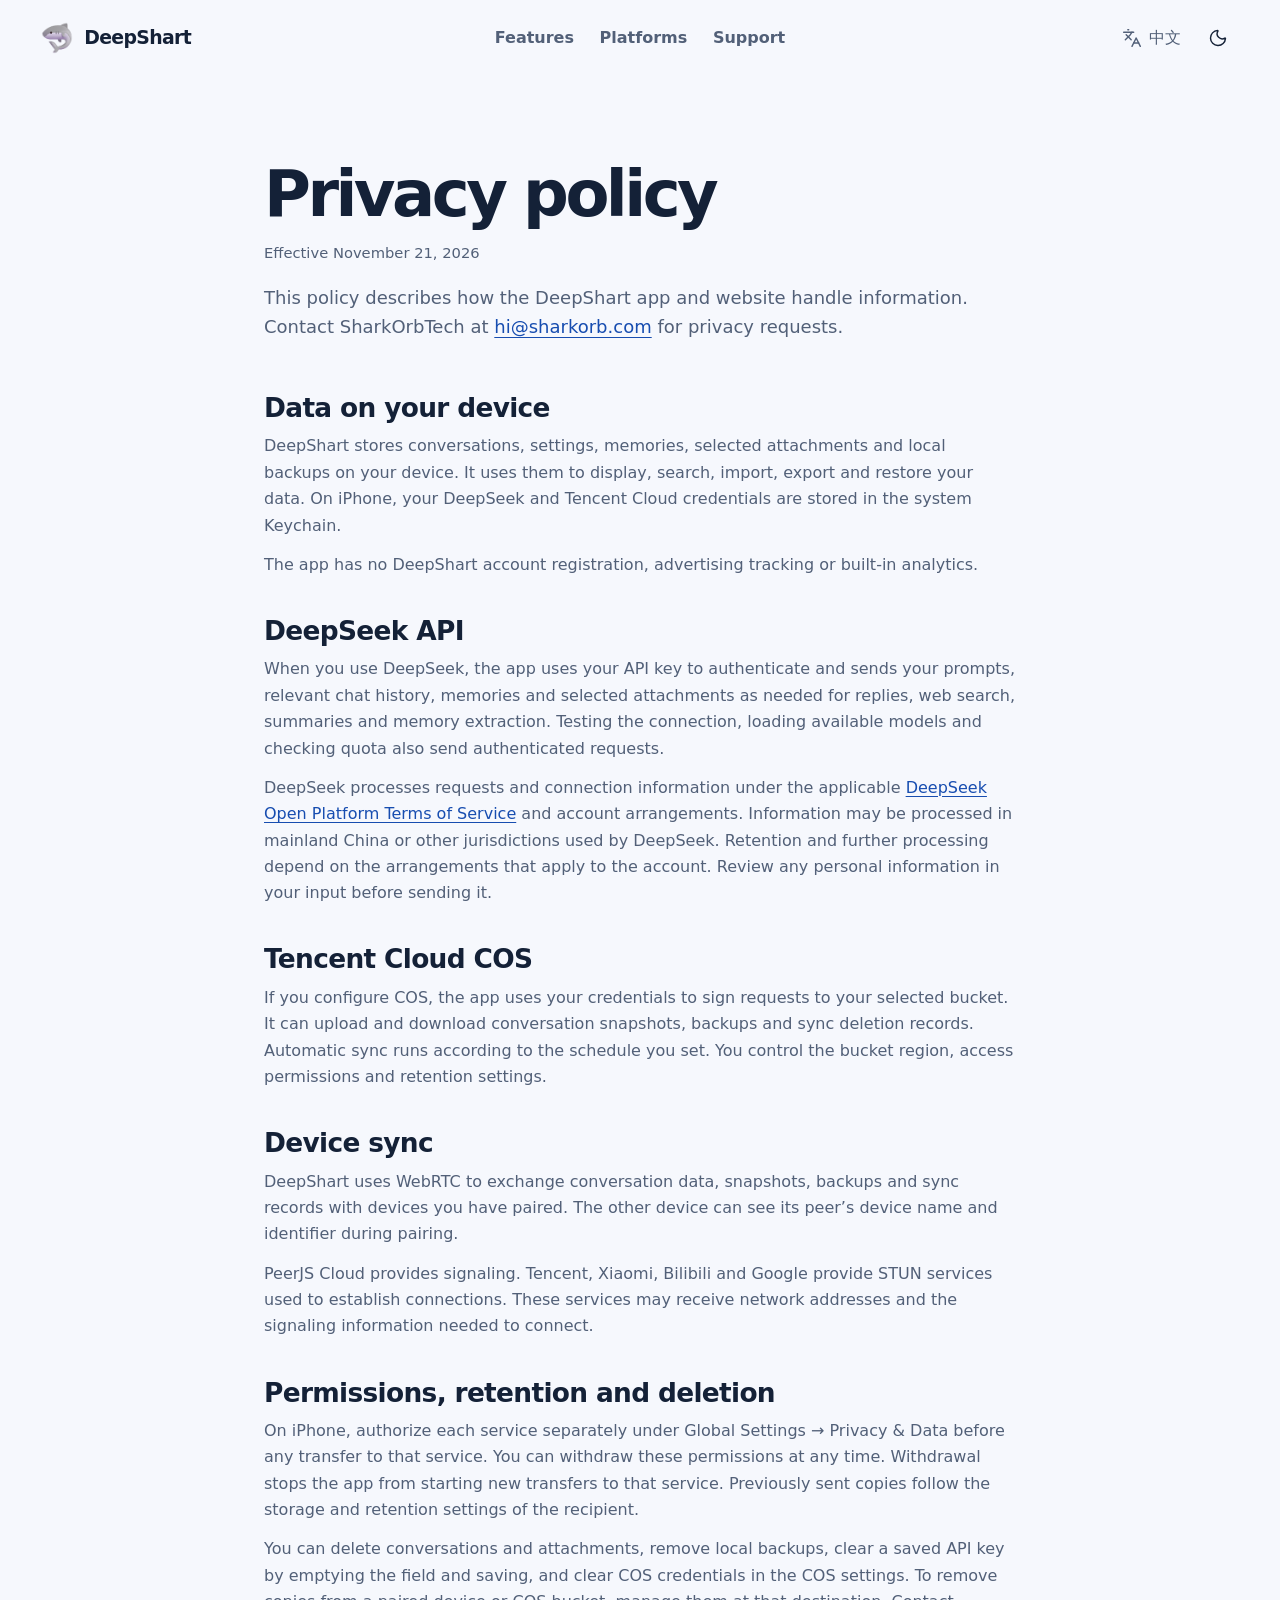
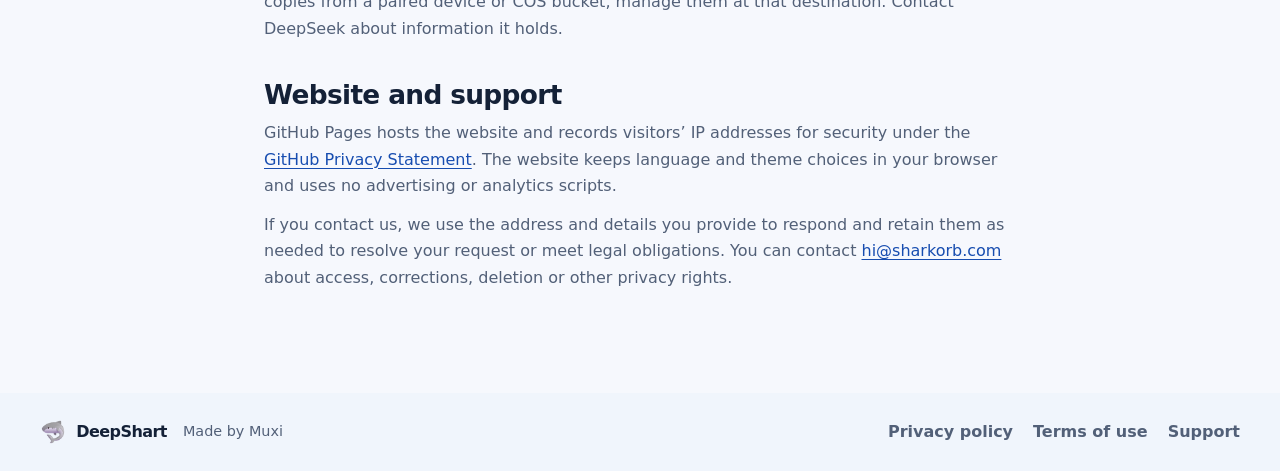
==== docs/privacy/index.html @ 2c73521f "Build bilingual DeepShart website" ====
<!doctype html>
<html lang="en" data-language="en" data-alternate="../zh/privacy/" data-auto-language>
<head>
  <meta charset="utf-8">
  <meta name="viewport" content="width=device-width, initial-scale=1">
  <meta name="color-scheme" content="light dark">
  <meta name="description" content="This policy describes how the DeepShart app and website handle information. Contact SharkOrbTech at hi@sharkorb.com for privacy requests.">
  <title>Privacy policy | DeepShart</title>
  <link rel="canonical" href="https://deepshart.lol/privacy/">
  <link rel="alternate" hreflang="en" href="https://deepshart.lol/privacy/">
  <link rel="alternate" hreflang="zh-Hans" href="https://deepshart.lol/zh/privacy/">
  <link rel="alternate" hreflang="x-default" href="https://deepshart.lol/privacy/">
  <meta property="og:type" content="website">
  <meta property="og:title" content="Privacy policy | DeepShart">
  <meta property="og:description" content="This policy describes how the DeepShart app and website handle information. Contact SharkOrbTech at hi@sharkorb.com for privacy requests.">
  <meta property="og:url" content="https://deepshart.lol/privacy/">
  <meta property="og:image" content="https://deepshart.lol/assets/desktop.webp">
  <link rel="icon" type="image/png" href="../assets/shark.png">
  <script src="../assets/preferences.js"></script>
  <link rel="stylesheet" href="../assets/site.css">
</head>
<body>
  <a class="skip" href="#main">Skip to content</a>
  <header class="top">
    <div class="wrap header-inner">
      <a class="brand" href="../">
        <img src="../assets/shark.png" width="34" height="34" alt="">
        <span>DeepShart</span>
      </a>
      <nav class="main-nav" aria-label="Main navigation">
        <a href="../#features">Features</a>
        <a href="../#platforms">Platforms</a>
        <a href="../support/">Support</a>
      </nav>
      <div class="preferences">
        <a class="language" data-set-language="zh" href="../zh/privacy/" lang="zh-Hans">
          <svg class="icon " aria-hidden="true" focusable="false"><use href="../assets/icons.svg#languages"></use></svg> <span>中文</span>
        </a>
        <button class="theme" type="button" data-theme-toggle data-light="Switch to light mode" data-dark="Switch to dark mode" aria-label="Switch to dark mode" hidden>
          <svg class="icon day" aria-hidden="true" focusable="false"><use href="../assets/icons.svg#moon"></use></svg><svg class="icon night" aria-hidden="true" focusable="false"><use href="../assets/icons.svg#sun"></use></svg>
        </button>
      </div>
    </div>
  </header>
  <main class="wrap document" id="main">
    <article class="prose">
      <header class="document-heading">
        <h1>Privacy policy</h1>
        <p class="effective-date">Effective November 21, 2026</p>
        <p class="intro">This policy describes how the DeepShart app and website handle information. Contact SharkOrbTech at <a href="mailto:hi@sharkorb.com">hi@sharkorb.com</a> for privacy requests.</p>
      </header>
      <section>
        <h2>Data on your device</h2>
        <p>DeepShart stores conversations, settings, memories, selected attachments and local backups on your device. It uses them to display, search, import, export and restore your data. On iPhone, your DeepSeek and Tencent Cloud credentials are stored in the system Keychain.</p><p>The app has no DeepShart account registration, advertising tracking or built-in analytics.</p>
      </section><section>
        <h2>DeepSeek API</h2>
        <p>When you use DeepSeek, the app uses your API key to authenticate and sends your prompts, relevant chat history, memories and selected attachments as needed for replies, web search, summaries and memory extraction. Testing the connection, loading available models and checking quota also send authenticated requests.</p><p>DeepSeek processes requests and connection information under the applicable <a href="https://cdn.deepseek.com/policies/en-US/deepseek-open-platform-terms-of-service.html">DeepSeek Open Platform Terms of Service</a> and account arrangements. Information may be processed in mainland China or other jurisdictions used by DeepSeek. Retention and further processing depend on the arrangements that apply to the account. Review any personal information in your input before sending it.</p>
      </section><section>
        <h2>Tencent Cloud COS</h2>
        <p>If you configure COS, the app uses your credentials to sign requests to your selected bucket. It can upload and download conversation snapshots, backups and sync deletion records. Automatic sync runs according to the schedule you set. You control the bucket region, access permissions and retention settings.</p>
      </section><section>
        <h2>Device sync</h2>
        <p>DeepShart uses WebRTC to exchange conversation data, snapshots, backups and sync records with devices you have paired. The other device can see its peer’s device name and identifier during pairing.</p><p>PeerJS Cloud provides signaling. Tencent, Xiaomi, Bilibili and Google provide STUN services used to establish connections. These services may receive network addresses and the signaling information needed to connect.</p>
      </section><section>
        <h2>Permissions, retention and deletion</h2>
        <p>On iPhone, authorize each service separately under Global Settings → Privacy &amp; Data before any transfer to that service. You can withdraw these permissions at any time. Withdrawal stops the app from starting new transfers to that service. Previously sent copies follow the storage and retention settings of the recipient.</p><p>You can delete conversations and attachments, remove local backups, clear a saved API key by emptying the field and saving, and clear COS credentials in the COS settings. To remove copies from a paired device or COS bucket, manage them at that destination. Contact DeepSeek about information it holds.</p>
      </section><section>
        <h2>Website and support</h2>
        <p>GitHub Pages hosts the website and records visitors’ IP addresses for security under the <a href="https://docs.github.com/en/site-policy/privacy-policies/github-general-privacy-statement">GitHub Privacy Statement</a>. The website keeps language and theme choices in your browser and uses no advertising or analytics scripts.</p><p>If you contact us, we use the address and details you provide to respond and retain them as needed to resolve your request or meet legal obligations. You can contact <a href="mailto:hi@sharkorb.com">hi@sharkorb.com</a> about access, corrections, deletion or other privacy rights.</p>
      </section>
    </article>
  </main>
  <footer class="bottom">
    <div class="wrap footer-inner">
      <div class="footer-brand">
        <a class="brand" href="../"><img src="../assets/shark.png" width="26" height="26" alt="">DeepShart</a>
        <span>Made by Muxi</span>
      </div>
      <nav aria-label="Footer navigation">
        <a href="../privacy/" aria-current="page">Privacy policy</a> <a href="../terms/">Terms of use</a> <a href="../support/">Support</a>
      </nav>
    </div>
  </footer>
</body>
</html>
---- docs/assets/site.css ----
:root {
  color-scheme: light;
  --paper: #f6f8fd;
  --surface: #fff;
  --icon-panel: #edf3ff;
  --gradient-a: #dce8ff;
  --gradient-b: #ede0ff;
  --gradient-c: #c7e9f8;
  --card-shadow: #2b4b7820;
  --overlay: #111d33aa;
  --ink: #142137;
  --muted: #526078;
  --line: #dce4f0;
  --accent: #174db0;
  --accent-hover: #123984;
  --on-accent: #fff;
  --panel: #e4edfb;
  --tint: #f0f5fc;
  --frame: #a6bad7;
  --image-shadow: #16385d24;
  --day: block;
  --night: none;
  scroll-behavior: smooth;
}

@media (prefers-color-scheme: dark) {
  :root:not([data-theme="light"]) {
    color-scheme: dark;
    --paper: #111a29;
    --surface: #1c2a40;
    --icon-panel: #283e5e;
    --gradient-a: #203353;
    --gradient-b: #3b2c59;
    --gradient-c: #254962;
    --card-shadow: #070e2250;
    --overlay: #040812cc;
    --ink: #edf3fd;
    --muted: #b2c0d5;
    --line: #2d3d54;
    --accent: #a4c5ff;
    --accent-hover: #c2d8ff;
    --on-accent: #0b234c;
    --panel: #202f4b;
    --tint: #162237;
    --frame: #435578;
    --image-shadow: #03081580;
    --day: none;
    --night: block;
  }
}

:root[data-theme="dark"] {
  color-scheme: dark;
  --paper: #111a29;
  --surface: #1c2a40;
  --icon-panel: #283e5e;
  --gradient-a: #203353;
  --gradient-b: #3b2c59;
  --gradient-c: #254962;
  --card-shadow: #070e2250;
  --overlay: #040812cc;
  --ink: #edf3fd;
  --muted: #b2c0d5;
  --line: #2d3d54;
  --accent: #a4c5ff;
  --accent-hover: #c2d8ff;
  --on-accent: #0b234c;
  --panel: #202f4b;
  --tint: #162237;
  --frame: #435578;
  --image-shadow: #03081580;
  --day: none;
  --night: block;
}

* { box-sizing: border-box; }
[hidden] { display: none !important; }

body {
  margin: 0;
  background: var(--paper);
  color: var(--ink);
  font: 1rem/1.65 -apple-system, BlinkMacSystemFont, "Segoe UI", "PingFang SC", "Microsoft YaHei", system-ui, sans-serif;
  transition: background-color .2s ease, color .2s ease;
}

img { display: block; max-width: 100%; }
a { color: inherit; }
a, button { -webkit-tap-highlight-color: transparent; }
a:focus-visible, button:focus-visible {
  outline: 2px solid var(--accent);
  outline-offset: 4px;
}
button { font: inherit; cursor: pointer; }
h1, h2, h3, p, figure, ul { margin: 0; }
h1, h2, h3 { text-wrap: balance; }
p { color: var(--muted); }

.wrap {
  width: min(100% - 3.5rem, 75rem);
  margin-inline: auto;
}

.icon {
  width: 1.25rem;
  height: 1.25rem;
  flex: none;
  display: inline-block;
  vertical-align: middle;
  fill: none;
  stroke: currentColor;
  stroke-width: 1.7;
  stroke-linecap: round;
  stroke-linejoin: round;
}

.header-inner {
  min-height: 4.75rem;
  display: grid;
  grid-template-columns: 1fr auto 1fr;
  align-items: center;
  gap: 1.5rem;
}

.brand {
  display: inline-flex;
  justify-self: start;
  align-items: center;
  gap: .64rem;
  color: var(--ink);
  font-size: 1.18rem;
  font-weight: 720;
  letter-spacing: -.035em;
  text-decoration: none;
}

.brand img { object-fit: contain; }

.main-nav, .preferences, .footer-inner nav {
  display: flex;
  align-items: center;
  gap: 1.6rem;
}

.preferences { justify-self: end; gap: .6rem; }

.main-nav a, .footer-inner nav a, .language {
  text-decoration: none;
  color: var(--muted);
  font-weight: 550;
  transition: color .18s ease;
}

.main-nav a:hover, .footer-inner nav a:hover, .language:hover, a[aria-current="page"] {
  color: var(--accent);
  text-decoration: underline;
  text-underline-offset: .3em;
}

.language, .theme {
  min-height: 2.75rem;
  display: inline-flex;
  align-items: center;
  justify-content: center;
  gap: .42rem;
}
.language { padding-inline: .36rem; white-space: nowrap; }
.theme {
  width: 2.75rem;
  border: 0;
  border-radius: .45rem;
  background: transparent;
  color: var(--ink);
  transition: background-color .18s ease;
}
.theme:hover { background: var(--tint); }
.theme .icon { transition: transform .18s ease; }
.theme:hover .icon { transform: rotate(-12deg); }
.day { display: var(--day); animation: appear .22s ease; }
.night { display: var(--night); animation: appear .22s ease; }

@keyframes appear { from { opacity: .25; } to { opacity: 1; } }

.skip {
  position: fixed;
  top: .6rem;
  left: .6rem;
  z-index: 5;
  padding: .4rem .7rem;
  background: var(--paper);
  transform: translateY(-150%);
  transition: transform .18s ease;
}
.skip:focus { transform: translateY(0); }

.hero {
  display: grid;
  grid-template-columns: minmax(0, .88fr) minmax(0, 1.2fr);
  gap: clamp(1.8rem, 5vw, 5rem);
  align-items: center;
  padding-block: clamp(3rem, 8vw, 6.5rem);
}

h1 {
  font-size: clamp(2.5rem, 4.9vw, 4.7rem);
  font-weight: 740;
  letter-spacing: -.055em;
  line-height: 1.04;
}

:lang(zh) h1 {
  font-size: clamp(2.25rem, 4.3vw, 4rem);
  letter-spacing: -.043em;
  line-height: 1.17;
}

.hero h1 span { display: block; }
.hero-copy { animation: enter .65s cubic-bezier(.2,.65,.3,1) both; }
.hero h1 span:last-child { color: var(--accent); }
.hero-copy > p {
  max-width: 29rem;
  margin-top: 1.5rem;
  font-size: clamp(1.0625rem, 1.68vw, 1.24rem);
  line-height: 1.6;
  text-wrap: pretty;
}

.hero-links {
  display: flex;
  flex-wrap: wrap;
  gap: .65rem;
  margin-top: 1.85rem;
}

.button {
  display: inline-flex;
  justify-content: center;
  align-items: center;
  min-height: 2.9rem;
  gap: .55rem;
  padding: .55rem 1rem;
  border: 1px solid transparent;
  border-radius: .45rem;
  font-weight: 650;
  text-decoration: none;
  transition: background-color .18s ease, color .18s ease, border-color .18s ease;
}
.primary { background: var(--accent); color: var(--on-accent); }
.primary:hover { background: var(--accent-hover); }
.download-icon { fill: currentColor; stroke: none; width: 1.18rem; height: 1.18rem; }
.secondary { border-color: var(--line); color: var(--ink); }
.secondary:hover { color: var(--accent); border-color: var(--accent); }

.showcase {
  position: relative;
  aspect-ratio: 1.21;
  min-width: 0;
  overflow: hidden;
  border-radius: 1.35rem;
  background: var(--panel) linear-gradient(124deg, var(--gradient-a), var(--gradient-b) 48%, var(--gradient-c));
  background-size: 235% 235%;
  animation: current 11s ease-in-out infinite alternate;
  isolation: isolate;
}
.shot {
  position: absolute;
  padding: 0;
  color: var(--ink);
  overflow: hidden;
  border: 1px solid var(--frame);
  background: var(--paper);
  box-shadow: 0 .6rem 2.1rem var(--image-shadow);
  transition: transform .3s cubic-bezier(.2,.65,.3,1), box-shadow .3s ease;
  animation: enter .65s cubic-bezier(.2,.65,.3,1) backwards;
}
.shot img { width: 100%; height: auto; }
.desktop { top: 11%; left: 6%; width: 84%; border-radius: .65rem; animation-delay: .12s; }
.phone { bottom: 7%; right: 5%; width: 28.5%; border-radius: .95rem; animation-delay: .24s; }
.zoom-icon {
  position: absolute;
  inset: auto .55rem .55rem auto;
  display: grid;
  place-items: center;
  width: 2rem;
  height: 2rem;
  border-radius: .52rem;
  color: var(--accent);
  background: var(--surface);
  opacity: 0;
  transform: translateY(3px);
  transition: opacity .18s ease, transform .18s ease;
}
.shot:focus-visible .zoom-icon, .shot:hover .zoom-icon {
  opacity: 1;
  transform: translateY(0);
}
@media (hover: hover) and (pointer: fine) {
  .shot:hover { transform: translateY(-.3rem); box-shadow: 0 .9rem 2.7rem var(--image-shadow); }
}
@keyframes current {
  from { background-position: 10% 24%; }
  to { background-position: 90% 76%; }
}
@keyframes enter {
  from { opacity: .1; transform: translateY(.75rem); }
  to { opacity: 1; transform: translateY(0); }
}

.preview-dialog {
  width: fit-content;
  max-width: min(calc(100% - 1.5rem), 65rem);
  max-height: calc(100% - 1.5rem);
  padding: 0;
  border: 0;
  border-radius: 1rem;
  background: var(--surface);
  color: var(--ink);
  box-shadow: 0 1.5rem 4rem var(--image-shadow);
}
.preview-dialog[open] { animation: enter .28s cubic-bezier(.2,.65,.3,1); }
.preview-dialog::backdrop { background: var(--overlay); animation: appear .2s ease; }
.preview-content { padding: .8rem; }
.preview-header {
  display: flex;
  justify-content: space-between;
  align-items: center;
  min-width: 13rem;
  margin: 0 .2rem .6rem .4rem;
  gap: 1.25rem;
}
.preview-header h2 { font-size: 1.04rem; letter-spacing: -.015em; }
.preview-close {
  display: grid;
  place-items: center;
  width: 2.4rem;
  height: 2.4rem;
  border: 0;
  border-radius: .65rem;
  color: var(--ink);
  background: var(--icon-panel);
  transition: color .18s ease, background-color .18s ease;
}
.preview-close:hover { color: var(--on-accent); background: var(--accent); }
.preview-content img {
  max-width: 100%;
  max-height: min(75vh, 48rem);
  border-radius: .52rem;
  object-fit: contain;
  margin-inline: auto;
}


.section { padding-block: clamp(3.25rem, 6.2vw, 5.7rem); }

h2 {
  font-size: clamp(1.95rem, 3.6vw, 3.25rem);
  font-weight: 710;
  line-height: 1.12;
  letter-spacing: -.05em;
}

h3 { font-size: 1.16rem; line-height: 1.32; font-weight: 685; }
.feature-list, .sync-list, .platform-list { padding: 0; list-style: none; }
.feature-list {
  display: grid;
  grid-template-columns: repeat(4, minmax(0, 1fr));
  gap: clamp(.85rem, 1.65vw, 1.45rem);
  margin-top: 2.6rem;
}
.feature-list li {
  padding: clamp(1.1rem, 2.2vw, 1.6rem);
  min-width: 0;
  border-radius: 1.15rem;
  background: var(--surface);
  transition: transform .25s ease, box-shadow .25s ease, background-color .2s ease;
}
@media (hover: hover) and (pointer: fine) {
  .feature-list li:hover { transform: translateY(-.2rem); box-shadow: 0 .55rem 1.4rem var(--card-shadow); }
}
.feature-list .icon, .sync-list .icon, .platform-list .icon { color: var(--accent); }
.feature-list .icon {
  width: 2.8rem;
  height: 2.8rem;
  padding: .67rem;
  margin-bottom: .95rem;
  border-radius: .8rem;
  background: var(--icon-panel);
}
.feature-list p, .sync-list p { margin-top: .48rem; line-height: 1.62; }

.tint { background: var(--tint); transition: background-color .2s ease; }
.sync-section {
  display: grid;
  grid-template-columns: minmax(0, .9fr) minmax(0, 1fr);
  gap: clamp(1.8rem, 7vw, 6rem);
}
.section-intro > p, .platform-section > p { margin-top: .9rem; max-width: 39rem; }
.inline-link, .prose a {
  color: var(--accent);
  text-decoration-thickness: 1px;
  text-underline-offset: .2em;
}
.inline-link {
  display: inline-block;
  margin-top: 1rem;
  font-weight: 600;
}
.sync-list li {
  display: grid;
  grid-template-columns: auto 1fr;
  gap: .9rem;
  margin-bottom: .65rem;
  padding: 1.15rem 1.2rem;
  border-radius: .9rem;
  background-color: var(--surface);
  transition: background-color .2s ease;
}
.sync-list .icon { margin-top: .1rem; width: 1.35rem; height: 1.35rem; }

.platform-list {
  margin-top: 2rem;
  display: grid;
  grid-template-columns: repeat(4, minmax(0, 1fr));
  gap: .7rem;
}
.platform-list li {
  display: flex;
  align-items: center;
  gap: .65rem;
  padding: .6rem 0;
  font-size: 1.1rem;
  font-weight: 620;
}
.platform-list .icon { width: 1.45rem; height: 1.45rem; }

.platform-section > .download-availability { margin-top: 1.22rem; }
.bottom { background: var(--tint); transition: background-color .2s ease; }
.footer-inner {
  display: flex;
  justify-content: space-between;
  align-items: center;
  padding-block: 1.6rem;
  gap: 1.25rem;
}
.footer-brand { display: flex; flex-wrap: wrap; align-items: center; gap: .7rem 1rem; }
.footer-brand .brand { font-size: 1rem; }
.footer-brand > span { font-size: .9rem; color: var(--muted); }
.footer-inner nav { flex-wrap: wrap; gap: .65rem 1.25rem; }

.document { padding-block: clamp(2.75rem, 6.5vw, 5.75rem); }
.prose { max-width: 47rem; margin-inline: auto; }
.document-heading { margin-bottom: 2rem; }
.document-heading h1 {
  font-size: clamp(2.35rem, 5.7vw, 4rem);
  line-height: 1.11;
}
.effective-date { margin-top: .65rem; font-size: .92rem; }
.intro { margin-top: 1.12rem; font-size: 1.125rem; }
.prose section { padding-block: 1.18rem; }
.prose section h2 { font-size: clamp(1.25rem, 2.9vw, 1.65rem); letter-spacing: -.025em; }
.prose section p { margin-top: .68rem; overflow-wrap: anywhere; }
.prose section p + p { margin-top: .8rem; }

@media (max-width: 60rem) {
  .hero { gap: 1.75rem; }
  h1 { font-size: clamp(2.35rem, 5.25vw, 3.85rem); }
  :lang(zh) h1 { font-size: clamp(2.15rem, 4.65vw, 3.4rem); }
  .feature-list { grid-template-columns: repeat(2, minmax(0, 1fr)); }
}

@media (max-width: 44rem) {
  .wrap { width: calc(100% - 2rem); }
  .header-inner { grid-template-columns: 1fr auto; min-height: 4.05rem; gap: .4rem; }
  .main-nav { display: none; }
  .brand { gap: .46rem; }
  .brand img { width: 1.75rem; height: 1.75rem; }
  .preferences { gap: .18rem; }
  .language .icon { width: 1.05rem; height: 1.05rem; }
  .hero { grid-template-columns: 1fr; padding-block: 2.8rem 2.65rem; gap: 1.65rem; }
  .hero h1 { font-size: clamp(2rem, 8vw, 3.45rem); }
  :lang(zh) .hero h1 { font-size: clamp(2rem, 7.9vw, 3.3rem); }
  .hero-copy > p { margin-top: 1rem; }
  .hero-links { margin-top: 1.25rem; }
  .showcase { aspect-ratio: 1.14; }
 .desktop { top: 9%; left: 4.5%; width: 87%; }
  .phone { bottom: 6%; right: 4.5%; width: 30.5%; }
  .section { padding-block: 2.75rem; }
  .feature-list { gap: 1.35rem 1rem; margin-top: 1.65rem; }
  .feature-list li { padding: 1.05rem; }
  .sync-section { grid-template-columns: 1fr; gap: 1.45rem; }
  .platform-list { grid-template-columns: repeat(2, minmax(0, 1fr)); }
  .footer-inner { align-items: flex-start; flex-direction: column; }
}

@media (max-width: 22rem) {
  .feature-list { grid-template-columns: 1fr; }
  .language .icon { display: none; }
}

@media (prefers-reduced-motion: reduce) {
  *, *::before, *::after { scroll-behavior: auto !important; transition: none !important; animation: none !important; }
}
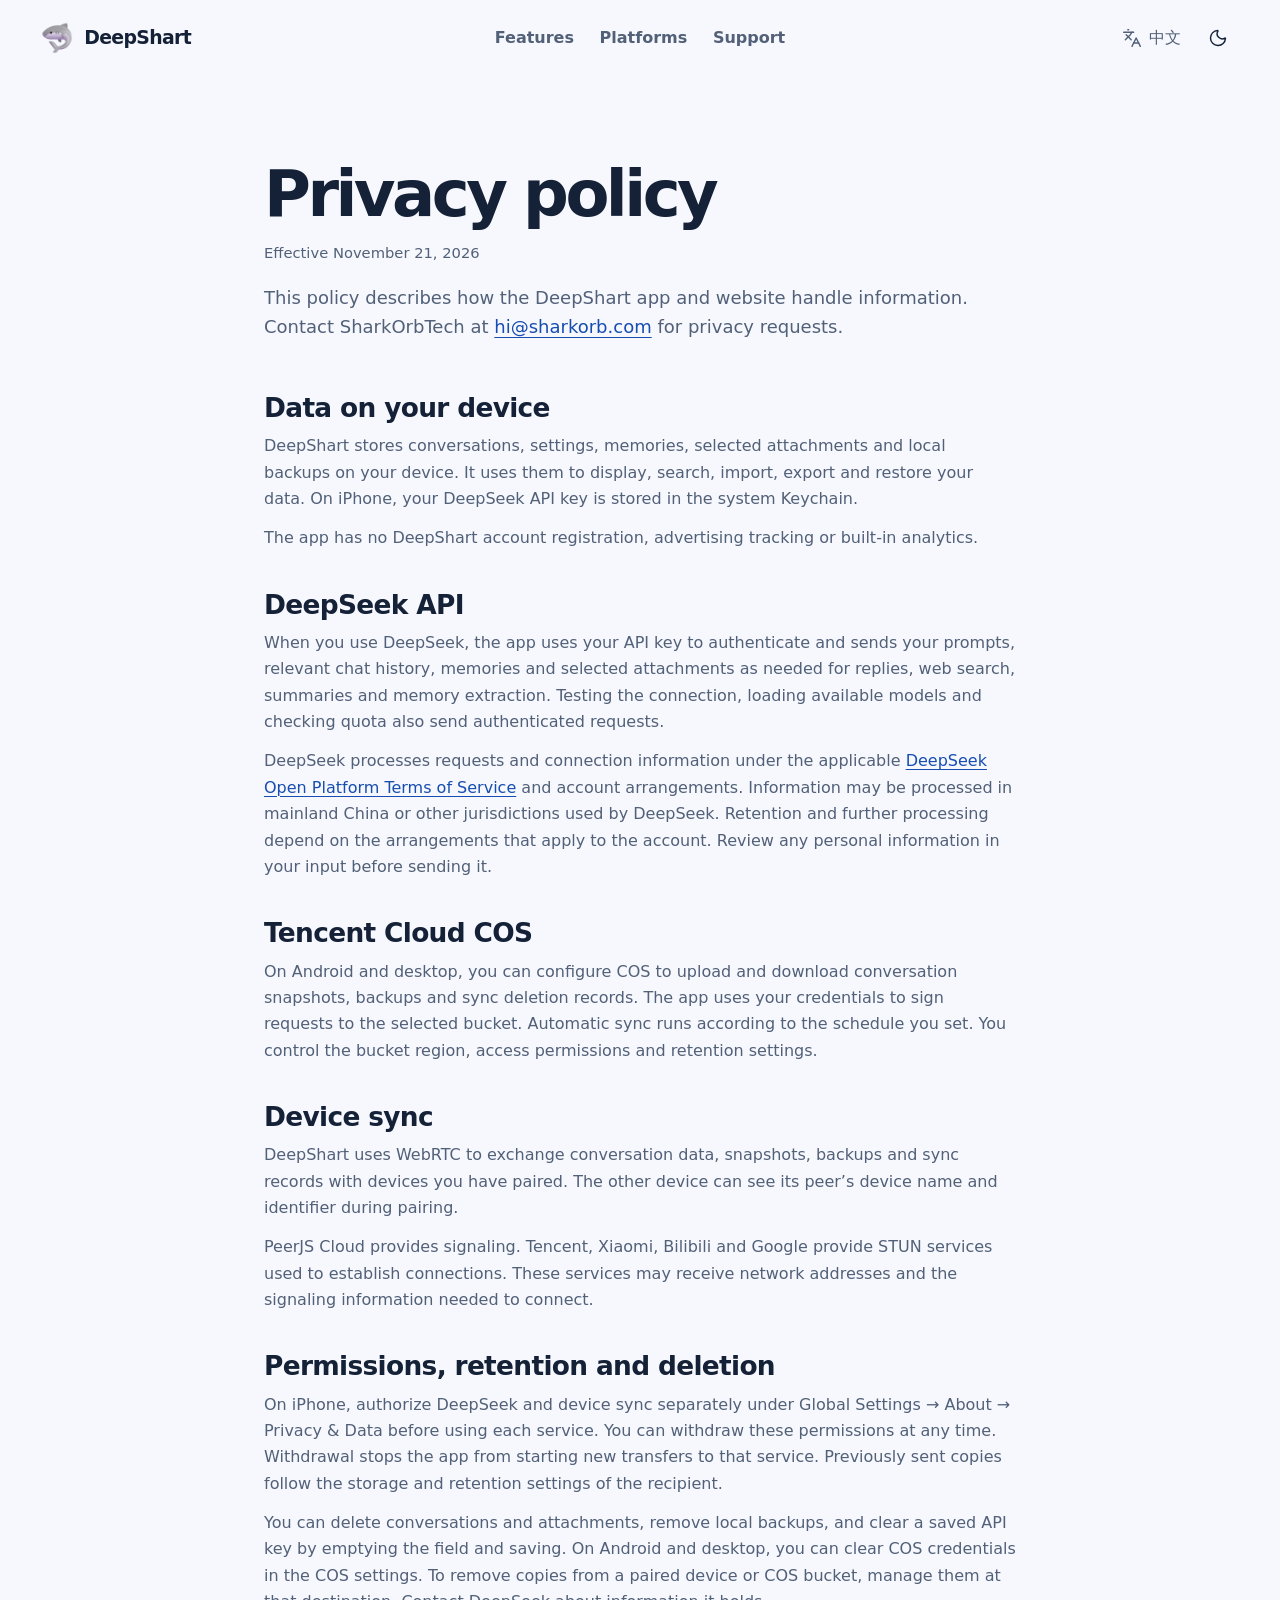
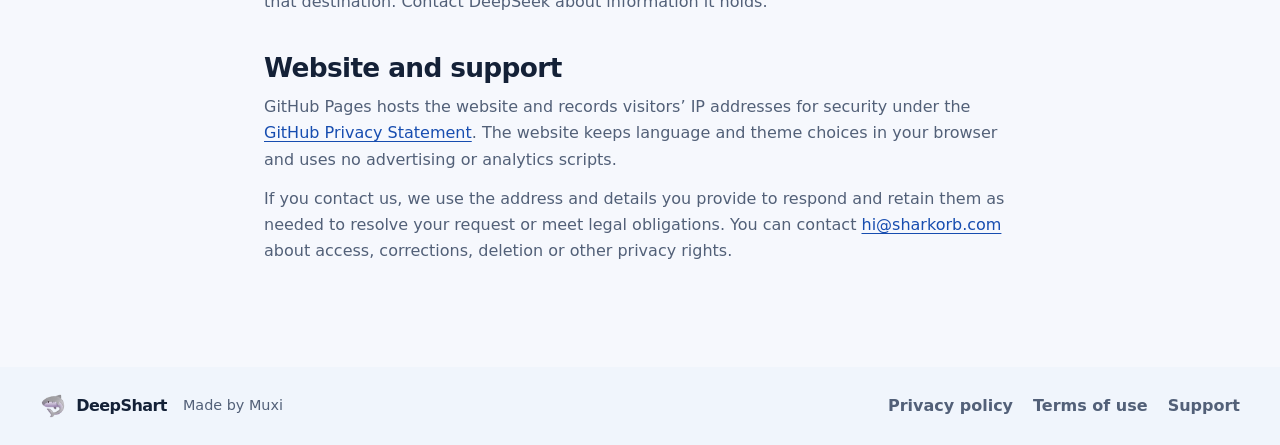
==== commit 1f973dfe: "Clarify privacy disclosures for iPhone" ====
--- a/docs/privacy/index.html
+++ b/docs/privacy/index.html
@@ -51,19 +51,19 @@
       </header>
       <section>
         <h2>Data on your device</h2>
-        <p>DeepShart stores conversations, settings, memories, selected attachments and local backups on your device. It uses them to display, search, import, export and restore your data. On iPhone, your DeepSeek and Tencent Cloud credentials are stored in the system Keychain.</p><p>The app has no DeepShart account registration, advertising tracking or built-in analytics.</p>
+        <p>DeepShart stores conversations, settings, memories, selected attachments and local backups on your device. It uses them to display, search, import, export and restore your data. On iPhone, your DeepSeek API key is stored in the system Keychain.</p><p>The app has no DeepShart account registration, advertising tracking or built-in analytics.</p>
       </section><section>
         <h2>DeepSeek API</h2>
         <p>When you use DeepSeek, the app uses your API key to authenticate and sends your prompts, relevant chat history, memories and selected attachments as needed for replies, web search, summaries and memory extraction. Testing the connection, loading available models and checking quota also send authenticated requests.</p><p>DeepSeek processes requests and connection information under the applicable <a href="https://cdn.deepseek.com/policies/en-US/deepseek-open-platform-terms-of-service.html">DeepSeek Open Platform Terms of Service</a> and account arrangements. Information may be processed in mainland China or other jurisdictions used by DeepSeek. Retention and further processing depend on the arrangements that apply to the account. Review any personal information in your input before sending it.</p>
       </section><section>
         <h2>Tencent Cloud COS</h2>
-        <p>If you configure COS, the app uses your credentials to sign requests to your selected bucket. It can upload and download conversation snapshots, backups and sync deletion records. Automatic sync runs according to the schedule you set. You control the bucket region, access permissions and retention settings.</p>
+        <p>On Android and desktop, you can configure COS to upload and download conversation snapshots, backups and sync deletion records. The app uses your credentials to sign requests to the selected bucket. Automatic sync runs according to the schedule you set. You control the bucket region, access permissions and retention settings.</p>
       </section><section>
         <h2>Device sync</h2>
         <p>DeepShart uses WebRTC to exchange conversation data, snapshots, backups and sync records with devices you have paired. The other device can see its peer’s device name and identifier during pairing.</p><p>PeerJS Cloud provides signaling. Tencent, Xiaomi, Bilibili and Google provide STUN services used to establish connections. These services may receive network addresses and the signaling information needed to connect.</p>
       </section><section>
         <h2>Permissions, retention and deletion</h2>
-        <p>On iPhone, authorize each service separately under Global Settings → Privacy &amp; Data before any transfer to that service. You can withdraw these permissions at any time. Withdrawal stops the app from starting new transfers to that service. Previously sent copies follow the storage and retention settings of the recipient.</p><p>You can delete conversations and attachments, remove local backups, clear a saved API key by emptying the field and saving, and clear COS credentials in the COS settings. To remove copies from a paired device or COS bucket, manage them at that destination. Contact DeepSeek about information it holds.</p>
+        <p>On iPhone, authorize DeepSeek and device sync separately under Global Settings → About → Privacy &amp; Data before using each service. You can withdraw these permissions at any time. Withdrawal stops the app from starting new transfers to that service. Previously sent copies follow the storage and retention settings of the recipient.</p><p>You can delete conversations and attachments, remove local backups, and clear a saved API key by emptying the field and saving. On Android and desktop, you can clear COS credentials in the COS settings. To remove copies from a paired device or COS bucket, manage them at that destination. Contact DeepSeek about information it holds.</p>
       </section><section>
         <h2>Website and support</h2>
         <p>GitHub Pages hosts the website and records visitors’ IP addresses for security under the <a href="https://docs.github.com/en/site-policy/privacy-policies/github-general-privacy-statement">GitHub Privacy Statement</a>. The website keeps language and theme choices in your browser and uses no advertising or analytics scripts.</p><p>If you contact us, we use the address and details you provide to respond and retain them as needed to resolve your request or meet legal obligations. You can contact <a href="mailto:hi@sharkorb.com">hi@sharkorb.com</a> about access, corrections, deletion or other privacy rights.</p>
--- a/docs/assets/site.css
+++ b/docs/assets/site.css
@@ -394,7 +394,7 @@
   grid-template-columns: minmax(0, .9fr) minmax(0, 1fr);
   gap: clamp(1.8rem, 7vw, 6rem);
 }
-.section-intro > p, .platform-section > p { margin-top: .9rem; max-width: 39rem; }
+.section-intro > p { margin-top: .9rem; max-width: 39rem; }
 .inline-link, .prose a {
   color: var(--accent);
   text-decoration-thickness: 1px;
